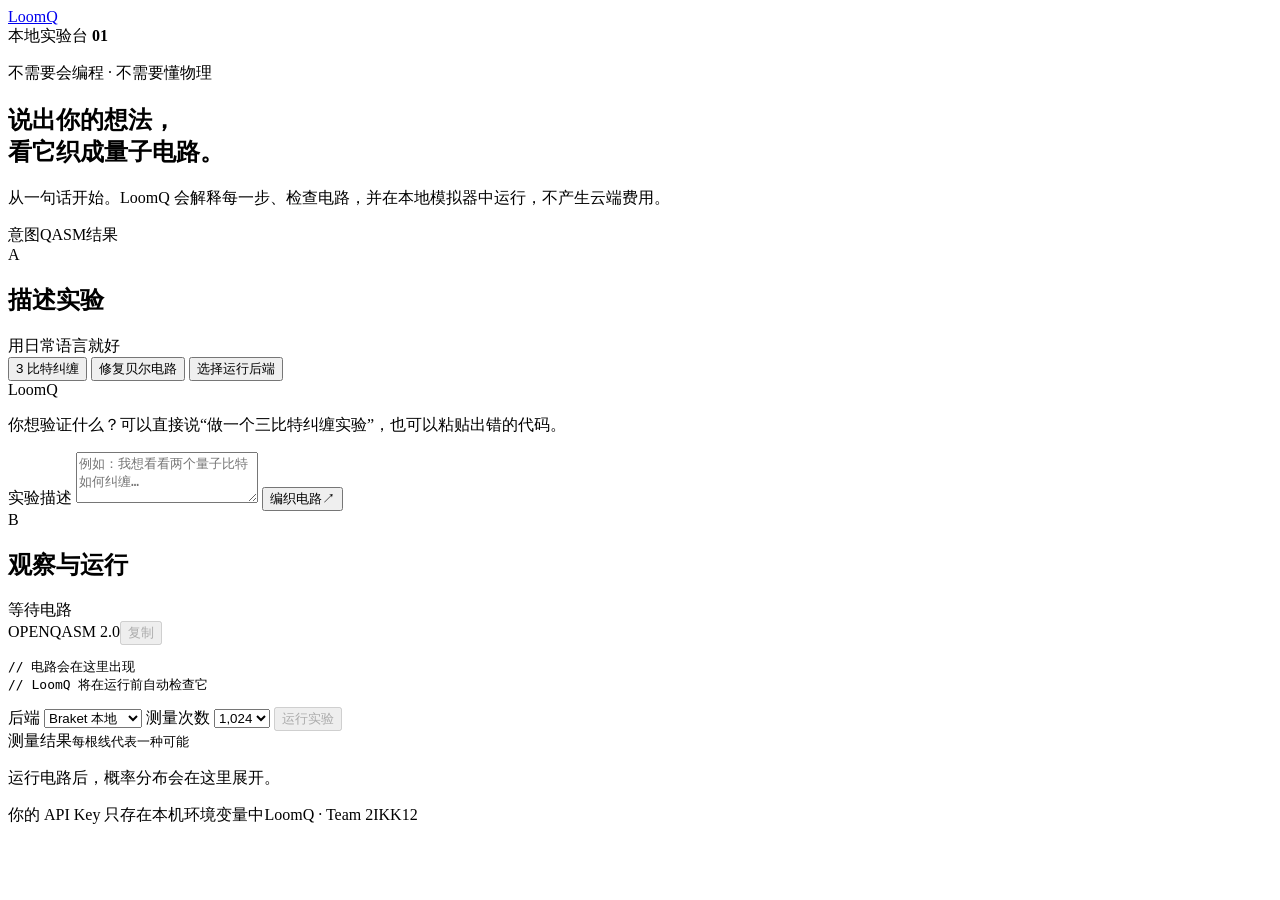
==== starter_kit/web/index.html @ 44b4ac73 "Add beginner-focused LoomQ web experience" ====
<!doctype html>
<html lang="zh-CN">
<head>
  <meta charset="utf-8">
  <meta name="viewport" content="width=device-width, initial-scale=1">
  <meta name="description" content="LoomQ 用自然语言带你完成第一次量子实验">
  <title>LoomQ · 第一次量子实验</title>
  <link rel="stylesheet" href="/styles.css">
</head>
<body>
  <div class="ambient" aria-hidden="true"></div>
  <header class="topbar">
    <a class="brand" href="/" aria-label="LoomQ 首页">
      <span class="brand-mark" aria-hidden="true"><i></i><i></i><i></i></span>
      <span>LoomQ</span>
    </a>
    <div class="session-status"><span class="status-dot"></span>本地实验台 <b>01</b></div>
  </header>

  <main>
    <section class="intro" aria-labelledby="page-title">
      <p class="eyebrow">不需要会编程 · 不需要懂物理</p>
      <h1 id="page-title">说出你的想法，<br><span>看它织成量子电路。</span></h1>
      <p class="lede">从一句话开始。LoomQ 会解释每一步、检查电路，并在本地模拟器中运行，不产生云端费用。</p>
    </section>

    <section class="loom" aria-label="量子实验工作台">
      <div class="thread-map" aria-hidden="true">
        <span class="thread-label">意图</span><i></i><i></i><i></i><span class="thread-label">QASM</span><i></i><i></i><i></i><span class="thread-label">结果</span>
      </div>

      <article class="conversation panel">
        <div class="panel-head">
          <div><span class="step">A</span><h2>描述实验</h2></div>
          <span class="helper">用日常语言就好</span>
        </div>
        <div class="starter-prompts" aria-label="示例任务">
          <button data-prompt="帮我制备一个 3 比特 GHZ 态，测量全部比特，并用零基础能懂的话解释。">3 比特纠缠</button>
          <button data-prompt="我想做贝尔态，但代码 H q[0]; CX q[0] q[1] 报错了，请修好并解释。">修复贝尔电路</button>
          <button data-prompt="我要运行 15 比特电路，必须零排队且免费，应该选哪个后端？">选择运行后端</button>
        </div>
        <div id="messages" class="messages" aria-live="polite">
          <div class="message guide">
            <span class="speaker">LoomQ</span>
            <p>你想验证什么？可以直接说“做一个三比特纠缠实验”，也可以粘贴出错的代码。</p>
          </div>
        </div>
        <form id="chat-form" class="composer">
          <label for="prompt" class="sr-only">实验描述</label>
          <textarea id="prompt" rows="3" placeholder="例如：我想看看两个量子比特如何纠缠…" required></textarea>
          <button id="send" type="submit"><span>编织电路</span><span aria-hidden="true">↗</span></button>
        </form>
      </article>

      <article class="workbench panel">
        <div class="panel-head">
          <div><span class="step">B</span><h2>观察与运行</h2></div>
          <span id="circuit-status" class="badge">等待电路</span>
        </div>
        <div class="circuit-window">
          <div class="code-toolbar"><span>OPENQASM 2.0</span><button id="copy" type="button" disabled>复制</button></div>
          <pre id="qasm"><code>// 电路会在这里出现
// LoomQ 将在运行前自动检查它</code></pre>
        </div>
        <div class="run-controls">
          <label>后端
            <select id="target">
              <option value="braket">Braket 本地</option>
              <option value="originq">OriginQ 本地</option>
              <option value="spinq">SpinQ 本地</option>
            </select>
          </label>
          <label>测量次数
            <select id="shots">
              <option value="1024">1,024</option>
              <option value="4096">4,096</option>
              <option value="8192">8,192</option>
            </select>
          </label>
          <button id="run" type="button" disabled>运行实验</button>
        </div>
        <div id="result" class="result empty">
          <div class="result-title"><span>测量结果</span><small>每根线代表一种可能</small></div>
          <div id="bars" class="bars"><p>运行电路后，概率分布会在这里展开。</p></div>
        </div>
      </article>
    </section>
  </main>

  <footer><span>你的 API Key 只存在本机环境变量中</span><span>LoomQ · Team 2IKK12</span></footer>
  <script src="/app.js" defer></script>
</body>
</html>
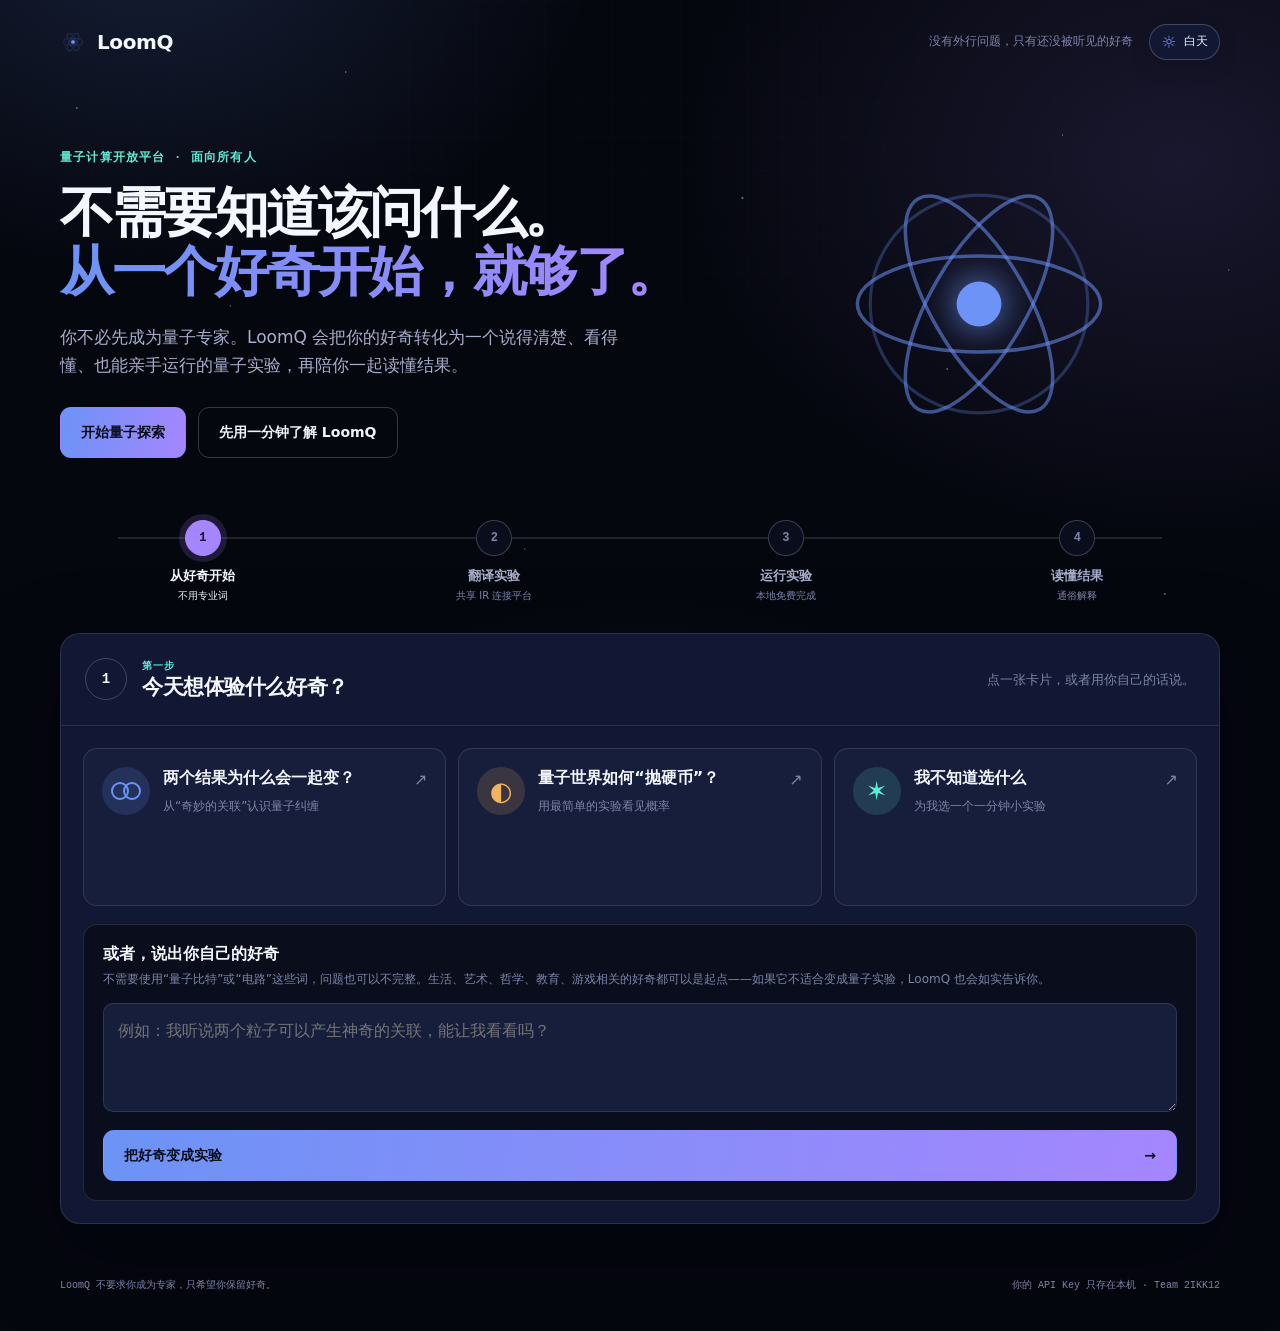
==== commit 5e7d69a4: "Complete verified LoomQ L1-L2 product loop" ====
--- a/starter_kit/web/index.html
+++ b/starter_kit/web/index.html
@@ -3,91 +3,240 @@
 <head>
   <meta charset="utf-8">
   <meta name="viewport" content="width=device-width, initial-scale=1">
-  <meta name="description" content="LoomQ 用自然语言带你完成第一次量子实验">
-  <title>LoomQ · 第一次量子实验</title>
-  <link rel="stylesheet" href="/styles.css">
+  <meta name="color-scheme" content="dark">
+  <meta name="description" content="不需要量子计算背景，也能完成并理解第一次量子实验。LoomQ 把你的好奇翻译成一个可以运行的量子实验。">
+  <title>LoomQ · 从一个好奇开始的量子实验</title>
+  <link rel="stylesheet" href="styles.css">
 </head>
 <body>
-  <div class="ambient" aria-hidden="true"></div>
+  <div class="cosmos" aria-hidden="true">
+    <div class="nebula"></div>
+    <div class="stars"></div>
+    <div class="grid-veil"></div>
+  </div>
+
+  <!-- shared orb graphic, reused at different sizes/states across the page -->
+  <svg width="0" height="0" style="position:absolute" aria-hidden="true">
+    <defs>
+      <symbol id="loomq-orb" viewBox="0 0 100 100">
+        <circle class="orb-halo" cx="50" cy="50" r="34"></circle>
+        <g class="orb-ring orb-ring--a"><ellipse cx="50" cy="50" rx="38" ry="15"></ellipse></g>
+        <g class="orb-ring orb-ring--b"><ellipse cx="50" cy="50" rx="38" ry="15"></ellipse></g>
+        <g class="orb-ring orb-ring--c"><ellipse cx="50" cy="50" rx="38" ry="15"></ellipse></g>
+        <circle class="orb-core" cx="50" cy="50" r="7"></circle>
+      </symbol>
+    </defs>
+  </svg>
+
   <header class="topbar">
     <a class="brand" href="/" aria-label="LoomQ 首页">
-      <span class="brand-mark" aria-hidden="true"><i></i><i></i><i></i></span>
+      <svg class="orb orb--mark" data-state="idle"><use href="#loomq-orb"></use></svg>
       <span>LoomQ</span>
     </a>
-    <div class="session-status"><span class="status-dot"></span>本地实验台 <b>01</b></div>
+    <div class="topbar-actions">
+      <p class="plain-promise">没有外行问题，只有还没被听见的好奇</p>
+      <button id="theme-toggle" class="theme-toggle" type="button" aria-label="切换为白天模式" aria-pressed="false">
+        <span class="theme-icon" aria-hidden="true">☼</span><span class="theme-label">白天</span>
+      </button>
+    </div>
   </header>
 
+  <aside id="preview-notice" class="preview-notice hidden" role="status">
+    <strong>你正在查看静态界面预览</strong>
+    <span>这个页面不会连接 AI。要获得针对不同问题的真实回答，请启动 LoomQ 后，从 <code>http://127.0.0.1:8765</code> 打开。</span>
+  </aside>
+
   <main>
-    <section class="intro" aria-labelledby="page-title">
-      <p class="eyebrow">不需要会编程 · 不需要懂物理</p>
-      <h1 id="page-title">说出你的想法，<br><span>看它织成量子电路。</span></h1>
-      <p class="lede">从一句话开始。LoomQ 会解释每一步、检查电路，并在本地模拟器中运行，不产生云端费用。</p>
-    </section>
-
-    <section class="loom" aria-label="量子实验工作台">
-      <div class="thread-map" aria-hidden="true">
-        <span class="thread-label">意图</span><i></i><i></i><i></i><span class="thread-label">QASM</span><i></i><i></i><i></i><span class="thread-label">结果</span>
-      </div>
-
-      <article class="conversation panel">
-        <div class="panel-head">
-          <div><span class="step">A</span><h2>描述实验</h2></div>
-          <span class="helper">用日常语言就好</span>
-        </div>
-        <div class="starter-prompts" aria-label="示例任务">
-          <button data-prompt="帮我制备一个 3 比特 GHZ 态，测量全部比特，并用零基础能懂的话解释。">3 比特纠缠</button>
-          <button data-prompt="我想做贝尔态，但代码 H q[0]; CX q[0] q[1] 报错了，请修好并解释。">修复贝尔电路</button>
-          <button data-prompt="我要运行 15 比特电路，必须零排队且免费，应该选哪个后端？">选择运行后端</button>
-        </div>
-        <div id="messages" class="messages" aria-live="polite">
-          <div class="message guide">
-            <span class="speaker">LoomQ</span>
-            <p>你想验证什么？可以直接说“做一个三比特纠缠实验”，也可以粘贴出错的代码。</p>
-          </div>
-        </div>
-        <form id="chat-form" class="composer">
-          <label for="prompt" class="sr-only">实验描述</label>
-          <textarea id="prompt" rows="3" placeholder="例如：我想看看两个量子比特如何纠缠…" required></textarea>
-          <button id="send" type="submit"><span>编织电路</span><span aria-hidden="true">↗</span></button>
-        </form>
-      </article>
-
-      <article class="workbench panel">
-        <div class="panel-head">
-          <div><span class="step">B</span><h2>观察与运行</h2></div>
-          <span id="circuit-status" class="badge">等待电路</span>
-        </div>
-        <div class="circuit-window">
-          <div class="code-toolbar"><span>OPENQASM 2.0</span><button id="copy" type="button" disabled>复制</button></div>
-          <pre id="qasm"><code>// 电路会在这里出现
-// LoomQ 将在运行前自动检查它</code></pre>
-        </div>
-        <div class="run-controls">
-          <label>后端
-            <select id="target">
-              <option value="braket">Braket 本地</option>
-              <option value="originq">OriginQ 本地</option>
-              <option value="spinq">SpinQ 本地</option>
-            </select>
-          </label>
-          <label>测量次数
-            <select id="shots">
-              <option value="1024">1,024</option>
-              <option value="4096">4,096</option>
-              <option value="8192">8,192</option>
-            </select>
-          </label>
-          <button id="run" type="button" disabled>运行实验</button>
-        </div>
-        <div id="result" class="result empty">
-          <div class="result-title"><span>测量结果</span><small>每根线代表一种可能</small></div>
-          <div id="bars" class="bars"><p>运行电路后，概率分布会在这里展开。</p></div>
-        </div>
-      </article>
+    <section class="hero" aria-labelledby="page-title">
+      <div class="hero-copy">
+        <p class="eyebrow">量子计算开放平台 · 面向所有人</p>
+        <h1 id="page-title">不需要知道该问什么。<br><span>从一个好奇开始，就够了。</span></h1>
+        <p class="lede">你不必先成为量子专家。LoomQ 会把你的好奇转化为一个说得清楚、看得懂、也能亲手运行的量子实验，再陪你一起读懂结果。</p>
+        <div class="hero-actions">
+          <button id="hero-start" type="button" class="btn btn--primary">开始量子探索</button>
+          <button id="hero-about" type="button" class="btn btn--ghost" aria-expanded="false" aria-controls="about-panel">先用一分钟了解 LoomQ</button>
+        </div>
+      </div>
+      <div class="hero-orb-wrap" aria-hidden="true">
+        <svg class="orb orb--hero" data-state="idle"><use href="#loomq-orb"></use></svg>
+      </div>
+    </section>
+
+    <section id="about-panel" class="about-panel hidden" aria-labelledby="about-title">
+      <h2 id="about-title">一种思想，多种量子语言</h2>
+      <p>不同量子平台使用不同的软件体系——比如 OriginQ 的 OriginIR，或是 Braket、SpinQ 各自的接口。LoomQ Transpiler 是它们之间的翻译核心：你只需要说出好奇，其余的平台差异由 LoomQ 在后台处理。</p>
+      <div class="bridge-diagram">
+        <div class="bridge-node"><b>你的好奇</b><small>用日常语言描述</small></div>
+        <div class="bridge-arrow" aria-hidden="true">→</div>
+        <div class="bridge-node bridge-node--core"><b>LoomQ 翻译核心</b><small>设计实验 · 生成通用线路</small></div>
+        <div class="bridge-arrow" aria-hidden="true">→</div>
+        <div class="bridge-targets">
+          <span class="target-chip target-chip--live">Braket 目标格式</span>
+          <span class="target-chip target-chip--live">OriginQ 目标格式</span>
+          <span class="target-chip target-chip--live">SpinQ 目标格式</span>
+        </div>
+      </div>
+      <p class="bridge-note">LoomQ 当前能转换并验证三个目标格式；页面内实验由 LoomQ 理想状态向量模拟器执行，不会冒充真实量子硬件。比赛资格不要求连接所有量子平台。</p>
+    </section>
+
+    <nav class="journey" aria-label="实验进度">
+      <div class="journey-line" aria-hidden="true"><i id="journey-fill"></i></div>
+      <div class="journey-step active" data-step="1"><b>1</b><span>从好奇开始</span><small>不用专业词</small></div>
+      <div class="journey-step" data-step="2"><b>2</b><span>翻译实验</span><small>共享 IR 连接平台</small></div>
+      <div class="journey-step" data-step="3"><b>3</b><span>运行实验</span><small>本地免费完成</small></div>
+      <div class="journey-step" data-step="4"><b>4</b><span>读懂结果</span><small>通俗解释</small></div>
+    </nav>
+
+    <section id="curiosity-stage" class="stage" aria-labelledby="curiosity-title">
+      <header class="stage-head">
+        <div><span class="stage-number">1</span><div><p>第一步</p><h2 id="curiosity-title">今天想体验什么好奇？</h2></div></div>
+        <p class="stage-hint">点一张卡片，或者用你自己的话说。</p>
+      </header>
+
+      <div class="curiosity-grid">
+        <button class="curiosity-card" data-prompt="我从没学过量子计算。请用一个两比特小实验，让我看到量子世界里两个结果如何产生关联。不要假设我知道任何专业词。">
+          <span class="card-glyph card-glyph--linked" aria-hidden="true"><i></i><i></i></span>
+          <span class="card-copy"><b>两个结果为什么会一起变？</b><small>从“奇妙的关联”认识量子纠缠</small></span>
+          <span class="arrow" aria-hidden="true">↗</span>
+        </button>
+        <button class="curiosity-card" data-prompt="我完全不懂量子计算。请给我一个像抛硬币一样的量子随机实验，让我在运行结果里看到两种可能。">
+          <span class="card-glyph card-glyph--coin" aria-hidden="true">◐</span>
+          <span class="card-copy"><b>量子世界如何“抛硬币”？</b><small>用最简单的实验看见概率</small></span>
+          <span class="arrow" aria-hidden="true">↗</span>
+        </button>
+        <button class="curiosity-card" data-prompt="我是一名没有理工科背景的创作者。请为我选一个一分钟内能运行、结果容易看懂的量子实验，并告诉我它为什么有趣。">
+          <span class="card-glyph card-glyph--surprise" aria-hidden="true">✶</span>
+          <span class="card-copy"><b>我不知道选什么</b><small>为我选一个一分钟小实验</small></span>
+          <span class="arrow" aria-hidden="true">↗</span>
+        </button>
+      </div>
+
+      <form id="chat-form" class="composer">
+        <label for="prompt">或者，说出你自己的好奇</label>
+        <p>不需要使用“量子比特”或“电路”这些词，问题也可以不完整。生活、艺术、哲学、教育、游戏相关的好奇都可以是起点——如果它不适合变成量子实验，LoomQ 也会如实告诉你。</p>
+        <textarea id="prompt" rows="3" placeholder="例如：我听说两个粒子可以产生神奇的关联，能让我看看吗？" required></textarea>
+        <button id="send" type="submit" class="btn btn--primary btn--block"><span>把好奇变成实验</span><span aria-hidden="true">→</span></button>
+      </form>
+    </section>
+
+    <section id="design-stage" class="stage hidden" aria-labelledby="design-title">
+      <header class="stage-head">
+        <div><span class="stage-number">2</span><div><p>第二步</p><h2 id="design-title">LoomQ 把你的好奇翻译成了实验</h2></div></div>
+        <span id="circuit-status" class="badge">正在准备</span>
+      </header>
+
+      <div class="translation-grid">
+        <article class="explanation-card">
+          <div class="companion-row">
+            <svg class="orb orb--status" id="agent-orb-status" data-state="thinking"><use href="#loomq-orb"></use></svg>
+            <p class="card-label">LoomQ Agent · 不需要懂代码</p>
+          </div>
+          <div id="explanation" class="explanation" aria-live="polite"></div>
+          <div id="demo-fallback" class="demo-fallback hidden">
+            <p>当前没有连接到 LoomQ AI 服务。你可以重试，或者查看一个固定的界面示例。</p>
+            <button id="show-demo" type="button" class="btn btn--ghost btn--small">查看固定界面示例（不调用 AI）</button>
+          </div>
+        </article>
+        <article class="promise-card">
+          <p class="card-label">接下来会发生什么</p>
+          <ol>
+            <li><span>1</span><p><b>系统准备实验</b><small>LoomQ 已检查电路是否可以运行</small></p></li>
+            <li><span>2</span><p><b>重复实验多次</b><small>量子实验每次只给一个结果，重复后才能看见规律</small></p></li>
+            <li><span>3</span><p><b>生成测量统计柱状图</b><small>按下运行后，下一步会画出各个测量结果出现的次数，不是生成 AI 图片</small></p></li>
+          </ol>
+        </article>
+      </div>
+
+      <details id="translation-proof" class="translation-proof hidden" open>
+        <summary>
+          <span><b>看看 LoomQ 是怎么翻译的</b><small>从你的问题，到一种中间表示，再到三种目标格式</small></span>
+          <span id="translation-summary-status" class="badge ready">L1 已验证</span>
+        </summary>
+        <div class="translation-proof-body">
+          <div class="translation-source">
+            <p class="card-label">你的问题</p>
+            <p id="translation-question"></p>
+          </div>
+          <span class="translation-arrow" aria-hidden="true">↓</span>
+          <div class="translation-source translation-source--qasm">
+            <div class="translation-source-head"><p class="card-label">LLM 生成 · L1 已解析的 OpenQASM 2.0</p><button id="copy" type="button" disabled>复制源程序</button></div>
+            <pre id="translation-qasm"></pre>
+          </div>
+          <span class="translation-arrow" aria-hidden="true">↓</span>
+          <div class="translator-core">
+            <b>LoomQ Translator</b>
+            <small>12 门白名单 → 共享 IR → 目标格式生成</small>
+            <code id="translator-ir">等待 L1 解析</code>
+          </div>
+          <div id="translation-targets" class="translation-targets"></div>
+          <p class="translation-disclaimer">“已生成”表示代码由同一个 L1 共享 IR 转换并通过本地转换流程；不代表已经在厂商云服务或量子真机上执行，也不把它冒充第三方等价性认证。</p>
+        </div>
+      </details>
+
+      <details id="conversation-panel" class="conversation-panel hidden">
+        <summary class="conversation-head">
+          <div><p class="card-label">本次探索记录</p><h3 id="conversation-title">你和 LoomQ 刚才聊了什么？</h3></div>
+          <small>保存在当前浏览器标签页；“换一个实验”会清空</small>
+        </summary>
+        <div id="conversation-log" class="conversation-log" aria-live="polite"></div>
+      </details>
+
+      <div class="primary-action">
+        <div><b>不需要账号，不产生费用</b><span>首次体验默认在你的电脑本地模拟运行</span></div>
+        <button id="run" type="button" class="btn btn--accent" disabled>运行我的第一次量子实验 <span aria-hidden="true">→</span></button>
+      </div>
+
+      <details class="advanced">
+        <summary><span>调整实验运行设置</span><small>目标格式与重复次数</small></summary>
+        <div class="advanced-body">
+          <div class="settings">
+            <label for="target">这个实验使用哪种目标格式？<small>LoomQ 会转换并验证对应平台语言，再用内置理想模拟器执行。三个选项都在本机完成，不代表已连接厂商真机。</small>
+              <select id="target">
+                <option value="braket">Braket 目标格式（默认）</option>
+                <option value="originq">OriginQ 目标格式</option>
+                <option value="spinq">SpinQ 目标格式</option>
+              </select>
+            </label>
+            <label for="shots">同一个实验重复多少次？<small>量子实验的一次结果可能带有随机性，重复多次才能看出哪些结果更容易出现。</small>
+              <select id="shots">
+                <option value="100">100 次（快速体验）</option>
+                <option value="1024" selected>1,024 次（推荐）</option>
+                <option value="8192">8,192 次（更稳定）</option>
+              </select>
+            </label>
+          </div>
+        </div>
+      </details>
+    </section>
+
+    <section id="result-stage" class="stage hidden" aria-labelledby="result-title">
+      <header class="stage-head">
+        <div><span class="stage-number">4</span><div><p>第四步</p><h2 id="result-title">你的第一次量子实验完成了</h2></div></div>
+        <span id="run-meta" class="badge badge--gold">已完成</span>
+      </header>
+      <div class="result-grid">
+        <article class="chart-card">
+          <div class="result-heading"><div><p class="card-label">测量统计图</p><h3>哪些结果出现得最多？</h3></div><small>柱子越长，出现次数越多</small></div>
+          <div id="bars" class="bars"></div>
+          <p class="bit-note"><b>怎么读“00”“11”这样的标签？</b> 每一位数字代表一个量子比特的一次测量结果——它们不是分数，也不是排名，只是这次测量恰好观察到的状态。</p>
+        </article>
+        <article class="meaning-card">
+          <p class="card-label">通俗解释</p>
+          <h3>这些结果告诉了我们什么？</h3>
+          <p id="meaning"></p>
+          <div class="next-actions">
+            <button id="ask-why" type="button" class="btn btn--primary btn--small">我还想知道“为什么”</button>
+            <button id="new-experiment" type="button" class="btn btn--ghost btn--small">换一个实验</button>
+          </div>
+        </article>
+      </div>
     </section>
   </main>
 
-  <footer><span>你的 API Key 只存在本机环境变量中</span><span>LoomQ · Team 2IKK12</span></footer>
-  <script src="/app.js" defer></script>
+  <footer>
+    <span>LoomQ 不要求你成为专家，只希望你保留好奇。</span>
+    <span>你的 API Key 只存在本机 · Team 2IKK12</span>
+  </footer>
+  <script src="app.js" defer></script>
 </body>
 </html>
--- a/starter_kit/web/styles.css
+++ b/starter_kit/web/styles.css
@@ -0,0 +1,379 @@
+:root {
+  --void-950: #05070f;
+  --void-900: #0a0e1c;
+  --void-800: #0f1428;
+  --panel: #121834;
+  --panel-2: #171e3c;
+  --line: rgba(226, 231, 250, .12);
+  --line-strong: rgba(226, 231, 250, .22);
+  --ink: #eef1fb;
+  --muted: #a7aecb;
+  --muted-soft: #7c84a8;
+
+  --quantum-blue: #6c93f5;
+  --quantum-blue-soft: rgba(108, 147, 245, .16);
+  --quantum-purple: #a586ff;
+  --quantum-purple-soft: rgba(165, 134, 255, .16);
+  --photon: #f5f7ff;
+  --neon-cyan: #5eead4;
+  --neon-cyan-soft: rgba(94, 234, 212, .15);
+  --warm-gold: #f0b45c;
+  --warm-gold-soft: rgba(240, 180, 92, .16);
+  --warm-amber: #e2935a;
+  --warm-amber-soft: rgba(226, 147, 90, .16);
+
+  --shadow: 0 30px 80px rgba(2, 4, 12, .55);
+  --display: "Avenir Next", "Century Gothic", "PingFang SC", "Microsoft YaHei", system-ui, sans-serif;
+  --body: "PingFang SC", "Hiragino Sans GB", -apple-system, system-ui, sans-serif;
+  --mono: "SFMono-Regular", "Cascadia Code", "IBM Plex Mono", "Consolas", monospace;
+}
+
+* { box-sizing: border-box; }
+html { color-scheme: dark; scroll-behavior: smooth; }
+body {
+  margin: 0; min-height: 100vh; overflow-x: hidden;
+  color: var(--ink); background: var(--void-950);
+  font-family: var(--body); line-height: 1.65;
+}
+body[data-theme="light"] {
+  --void-950: #edf3fb;
+  --void-900: #f7faff;
+  --void-800: #e4ebf7;
+  --panel: #ffffff;
+  --panel-2: #f0f5fc;
+  --line: rgba(34, 53, 91, .13);
+  --line-strong: rgba(34, 53, 91, .24);
+  --ink: #17223d;
+  --muted: #52617e;
+  --muted-soft: #6d7890;
+  --photon: #101a34;
+  --quantum-blue: #416bd7;
+  --quantum-blue-soft: rgba(65, 107, 215, .12);
+  --quantum-purple: #7655d7;
+  --quantum-purple-soft: rgba(118, 85, 215, .12);
+  --neon-cyan: #087f87;
+  --neon-cyan-soft: rgba(8, 127, 135, .11);
+  --warm-gold: #c9831b;
+  --warm-gold-soft: rgba(201, 131, 27, .12);
+  --warm-amber: #b7652a;
+  --warm-amber-soft: rgba(183, 101, 42, .12);
+  --shadow: 0 24px 70px rgba(42, 58, 91, .14);
+  color-scheme: light;
+}
+button, textarea, select { font: inherit; }
+button { color: inherit; }
+a { color: inherit; }
+.hidden { display: none !important; }
+
+/* ---------- cosmic backdrop ---------- */
+.cosmos { position: fixed; inset: 0; z-index: -1; pointer-events: none; }
+.nebula {
+  position: absolute; inset: 0;
+  background:
+    radial-gradient(46rem 34rem at 12% -6%, rgba(108, 147, 245, .16), transparent 60%),
+    radial-gradient(50rem 38rem at 92% 18%, rgba(165, 134, 255, .13), transparent 62%),
+    radial-gradient(40rem 30rem at 50% 100%, rgba(94, 234, 212, .06), transparent 65%),
+    var(--void-950);
+}
+body[data-theme="light"] .nebula {
+  background:
+    radial-gradient(46rem 34rem at 12% -6%, rgba(65, 107, 215, .17), transparent 60%),
+    radial-gradient(50rem 38rem at 92% 18%, rgba(118, 85, 215, .13), transparent 62%),
+    radial-gradient(40rem 30rem at 50% 100%, rgba(8, 127, 135, .08), transparent 65%),
+    var(--void-950);
+}
+body[data-theme="light"] .stars { opacity: .18; filter: invert(1); }
+.grid-veil {
+  position: absolute; inset: 0; opacity: .35;
+  background-image:
+    linear-gradient(rgba(226,231,250,.035) 1px, transparent 1px),
+    linear-gradient(90deg, rgba(226,231,250,.035) 1px, transparent 1px);
+  background-size: 34px 34px;
+  mask-image: radial-gradient(70% 60% at 50% 15%, black, transparent);
+}
+.stars {
+  position: absolute; inset: 0;
+  background-image:
+    radial-gradient(1.4px 1.4px at 6% 12%, #fff, transparent),
+    radial-gradient(1px 1px at 18% 34%, #fff, transparent),
+    radial-gradient(1.2px 1.2px at 27% 8%, #fff, transparent),
+    radial-gradient(1px 1px at 41% 61%, #fff, transparent),
+    radial-gradient(1.6px 1.6px at 58% 22%, #fff, transparent),
+    radial-gradient(1px 1px at 66% 78%, #fff, transparent),
+    radial-gradient(1.3px 1.3px at 74% 41%, #fff, transparent),
+    radial-gradient(1px 1px at 83% 15%, #fff, transparent),
+    radial-gradient(1.4px 1.4px at 91% 66%, #fff, transparent),
+    radial-gradient(1px 1px at 96% 30%, #fff, transparent),
+    radial-gradient(1.2px 1.2px at 12% 82%, #fff, transparent),
+    radial-gradient(1px 1px at 35% 92%, #fff, transparent);
+  opacity: .55;
+}
+
+/* ---------- orb component (LoomQ Agent / brand mark) ---------- */
+.orb { display: block; overflow: visible; --orb-color: var(--quantum-blue); --orb-speed: 22s; }
+.orb-halo { fill: none; stroke: var(--orb-color); stroke-width: 1; opacity: .28; transition: stroke .4s ease; }
+.orb-core { fill: var(--orb-color); filter: drop-shadow(0 0 6px var(--orb-color)); transition: fill .4s ease; }
+.orb-ring { transform-origin: 50px 50px; }
+.orb-ring ellipse { fill: none; stroke: var(--orb-color); stroke-width: 1.1; opacity: .55; transition: stroke .4s ease; }
+.orb-ring--a { animation: orbit var(--orb-speed) linear infinite; }
+.orb-ring--b { animation: orbit calc(var(--orb-speed) * 1.4) linear infinite reverse; }
+.orb-ring--c { animation: orbit calc(var(--orb-speed) * .8) linear infinite; }
+.orb-ring--b ellipse { transform: rotate(60deg); transform-origin: 50px 50px; }
+.orb-ring--c ellipse { transform: rotate(120deg); transform-origin: 50px 50px; }
+@keyframes orbit { from { transform: rotate(0deg); } to { transform: rotate(360deg); } }
+
+.orb[data-state="idle"] { --orb-color: var(--quantum-blue); --orb-speed: 24s; }
+.orb[data-state="thinking"] { --orb-color: var(--quantum-purple); --orb-speed: 8s; }
+.orb[data-state="verified"] { --orb-color: var(--neon-cyan); --orb-speed: 16s; }
+.orb[data-state="success"] { --orb-color: var(--warm-gold); --orb-speed: 20s; }
+.orb[data-state="warning"] { --orb-color: var(--warm-amber); --orb-speed: 34s; }
+
+.orb--mark { width: 26px; height: 26px; }
+.orb--hero { width: min(320px, 62vw); height: min(320px, 62vw); }
+.orb--status { width: 30px; height: 30px; flex: none; }
+
+/* ---------- layout shell ---------- */
+.topbar, main, footer { width: min(1160px, calc(100% - 48px)); margin-inline: auto; }
+.topbar { height: 84px; display: flex; align-items: center; justify-content: space-between; gap: 16px; }
+.brand { display: inline-flex; gap: 11px; align-items: center; text-decoration: none; color: var(--photon); font: 650 20px/1 var(--display); letter-spacing: -.02em; }
+.plain-promise { margin: 0; color: var(--muted-soft); font-size: 12px; }
+.topbar-actions { display: flex; align-items: center; gap: 16px; }
+.theme-toggle { display: inline-flex; align-items: center; gap: 7px; min-height: 36px; padding: 7px 11px; border: 1px solid var(--line-strong); border-radius: 18px; background: var(--panel); color: var(--ink); cursor: pointer; font-size: 12px; box-shadow: 0 8px 22px rgba(2, 4, 12, .12); }
+.theme-toggle:hover { border-color: var(--quantum-blue); }
+.theme-icon { width: 16px; color: var(--quantum-blue); font-size: 17px; line-height: 1; }
+.preview-notice { width: min(1160px, calc(100% - 48px)); margin: 0 auto 18px; padding: 12px 16px; display: flex; align-items: center; gap: 12px; border: 1px solid var(--warm-amber); border-radius: 12px; background: var(--warm-amber-soft); color: var(--ink); font-size: 12px; }
+.preview-notice strong { white-space: nowrap; }
+.preview-notice code { font-family: var(--mono); color: var(--quantum-blue); }
+
+/* ---------- hero ---------- */
+.hero { padding: 60px 0 56px; display: grid; grid-template-columns: 1.15fr .85fr; gap: 28px; align-items: center; }
+.eyebrow { margin: 0 0 16px; color: var(--neon-cyan); font: 700 12px/1.4 var(--mono); letter-spacing: .1em; text-transform: uppercase; }
+h1 { margin: 0; color: var(--photon); font: 650 clamp(38px, 4.2vw, 54px)/1.1 var(--display); letter-spacing: -.045em; }
+h1 span { color: var(--quantum-blue); background: linear-gradient(95deg, var(--quantum-blue), var(--quantum-purple)); -webkit-background-clip: text; background-clip: text; color: transparent; }
+.lede { width: min(560px, 100%); margin: 22px 0 0; color: var(--muted); font-size: 17px; }
+.hero-actions { display: flex; flex-wrap: wrap; gap: 12px; margin-top: 28px; }
+.hero-orb-wrap { display: grid; place-items: center; }
+
+/* ---------- buttons ---------- */
+.btn { display: inline-flex; align-items: center; justify-content: center; gap: 10px; padding: 13px 20px; border: 1px solid transparent; border-radius: 11px; cursor: pointer; font-weight: 650; font-size: 14px; transition: transform .18s ease, background .18s ease, border-color .18s ease, opacity .18s ease; }
+.btn:hover { transform: translateY(-1px); }
+.btn--primary { background: linear-gradient(100deg, var(--quantum-blue), var(--quantum-purple)); color: #0a0e1c; }
+body[data-theme="light"] .btn--primary { color: #fff; }
+.btn--primary:hover { filter: brightness(1.08); }
+.btn--accent { background: var(--warm-gold); color: #241304; }
+.btn--accent:hover { filter: brightness(1.08); }
+.btn--ghost { background: transparent; border-color: var(--line-strong); color: var(--ink); }
+.btn--ghost:hover { border-color: var(--quantum-blue); }
+.btn--block { width: 100%; margin-top: 10px; justify-content: space-between; }
+.btn--small { padding: 11px 14px; font-size: 13px; }
+.btn:disabled { cursor: not-allowed; opacity: .45; transform: none !important; }
+
+/* ---------- about / bridge panel ---------- */
+.about-panel { margin: 0 0 26px; padding: 26px; border: 1px solid var(--line); border-radius: 18px; background: var(--panel); box-shadow: var(--shadow); }
+.about-panel h2 { margin: 0 0 10px; color: var(--photon); font: 650 20px/1.3 var(--display); }
+.about-panel > p { margin: 0 0 20px; color: var(--muted); max-width: 62ch; }
+.bridge-diagram { display: flex; align-items: center; gap: 14px; flex-wrap: wrap; }
+.bridge-node { padding: 14px 16px; border: 1px solid var(--line); border-radius: 12px; background: var(--panel-2); display: grid; gap: 4px; min-width: 150px; }
+.bridge-node b { font-size: 13px; }
+.bridge-node small { color: var(--muted-soft); font-size: 11px; }
+.bridge-node--core { border-color: var(--quantum-purple); box-shadow: 0 0 0 1px var(--quantum-purple-soft); }
+.bridge-arrow { color: var(--muted-soft); font-size: 18px; }
+.bridge-targets { display: flex; flex-wrap: wrap; gap: 8px; }
+.target-chip { padding: 7px 11px; border: 1px dashed var(--line-strong); border-radius: 20px; font: 11px/1 var(--mono); color: var(--muted-soft); }
+.target-chip--live { border-style: solid; border-color: var(--neon-cyan); color: var(--neon-cyan); }
+.bridge-note { margin: 16px 0 0; color: var(--muted-soft); font-size: 12px; }
+
+/* ---------- journey ---------- */
+.journey { position: relative; display: grid; grid-template-columns: repeat(4, 1fr); gap: 14px; margin-bottom: 28px; padding: 0 4px; }
+.journey-line { position: absolute; top: 17px; left: 5%; right: 5%; height: 2px; background: var(--line); overflow: hidden; }
+.journey-line i { display: block; width: 0; height: 100%; background: linear-gradient(90deg, var(--quantum-blue), var(--warm-gold)); transition: width .55s ease; }
+.journey-step { position: relative; display: grid; justify-items: center; text-align: center; color: var(--muted-soft); }
+.journey-step b { display: grid; place-items: center; width: 36px; height: 36px; margin-bottom: 9px; border: 1px solid var(--line-strong); border-radius: 50%; background: var(--void-900); font: 600 12px/1 var(--mono); transition: .3s ease; }
+.journey-step span { font-size: 13px; font-weight: 650; color: var(--muted); }
+.journey-step small { margin-top: 2px; font-size: 10px; }
+.journey-step.active, .journey-step.done { color: var(--ink); }
+.journey-step.active span { color: var(--photon); }
+.journey-step.active b { border-color: var(--quantum-purple); background: var(--quantum-purple); color: #150c2c; box-shadow: 0 0 0 6px var(--quantum-purple-soft); }
+.journey-step.done b { border-color: var(--neon-cyan); background: var(--neon-cyan); color: #062824; }
+
+/* ---------- stage shell ---------- */
+.stage { scroll-margin-top: 20px; margin-bottom: 26px; border: 1px solid var(--line); border-radius: 20px; background: var(--panel); box-shadow: var(--shadow); overflow: hidden; }
+.stage-head { min-height: 92px; padding: 20px 24px; border-bottom: 1px solid var(--line); display: flex; align-items: center; justify-content: space-between; gap: 24px; flex-wrap: wrap; }
+.stage-head > div { display: flex; align-items: center; gap: 15px; }
+.stage-hint { max-width: 340px; margin: 0; color: var(--muted-soft); font-size: 13px; text-align: right; }
+.stage-number { display: grid; place-items: center; flex: 0 0 auto; width: 42px; height: 42px; border: 1px solid var(--line-strong); border-radius: 50%; color: var(--photon); font: 650 14px/1 var(--mono); }
+.stage-head p, .stage-head h2 { margin: 0; }
+.stage-head div div p { color: var(--neon-cyan); font: 700 10px/1.5 var(--mono); letter-spacing: .09em; }
+h2 { color: var(--photon); font: 650 21px/1.25 var(--display); letter-spacing: -.02em; }
+h3 { color: var(--photon); }
+.badge { padding: 7px 12px; border-radius: 20px; background: var(--panel-2); border: 1px solid var(--line); color: var(--muted); font: 11px/1 var(--mono); white-space: nowrap; }
+.badge--gold { color: #2b1a03; background: var(--warm-gold); border-color: var(--warm-gold); }
+.badge.ready { color: #062824; background: var(--neon-cyan); border-color: var(--neon-cyan); }
+.badge.warning { color: #2c1806; background: var(--warm-amber-soft); border-color: var(--warm-amber); }
+
+/* ---------- curiosity stage ---------- */
+.curiosity-grid { display: grid; grid-template-columns: repeat(3, 1fr); gap: 12px; padding: 22px 22px 0; }
+.curiosity-card { min-height: 158px; padding: 18px; border: 1px solid var(--line); border-radius: 14px; background: var(--panel-2); cursor: pointer; display: grid; grid-template-columns: 48px 1fr auto; gap: 13px; align-items: start; text-align: left; transition: transform .2s ease, border-color .2s, box-shadow .2s; }
+.curiosity-card:hover, .curiosity-card:focus-visible { transform: translateY(-3px); border-color: var(--quantum-blue); box-shadow: 0 16px 34px rgba(2,4,12,.5); }
+.card-glyph { display: grid; place-items: center; width: 48px; height: 48px; border-radius: 50%; background: var(--quantum-blue-soft); color: var(--quantum-blue); font: 26px/1 var(--display); }
+.card-glyph--coin { background: var(--warm-gold-soft); color: var(--warm-gold); }
+.card-glyph--surprise { background: var(--neon-cyan-soft); color: var(--neon-cyan); }
+.card-glyph--linked { position: relative; }
+.card-glyph--linked i { position: absolute; width: 18px; height: 18px; border: 2px solid currentColor; border-radius: 50%; }
+.card-glyph--linked i:first-child { transform: translateX(-6px); }
+.card-glyph--linked i:last-child { transform: translateX(6px); }
+.card-copy { display: grid; gap: 8px; }
+.card-copy b { color: var(--photon); font: 650 16px/1.4 var(--display); }
+.card-copy small { color: var(--muted-soft); font-size: 12px; line-height: 1.55; }
+.arrow { color: var(--muted-soft); }
+.composer { margin: 18px 22px 22px; padding: 19px; border: 1px solid var(--line); border-radius: 14px; background: var(--void-900); }
+.composer label { display: block; color: var(--photon); font: 650 16px/1.3 var(--display); }
+.composer > p { margin: 5px 0 13px; color: var(--muted-soft); font-size: 12px; }
+.composer textarea { width: 100%; min-height: 88px; resize: vertical; padding: 14px; border: 1px solid var(--line); border-radius: 10px; outline: 0; background: var(--panel-2); color: var(--ink); }
+.composer textarea:focus-visible { border-color: var(--quantum-blue); }
+
+/* ---------- design stage ---------- */
+.conversation-panel { margin: 22px 22px 0; border: 1px solid var(--line); border-radius: 14px; background: var(--panel-2); overflow: hidden; }
+.conversation-head { display: flex; align-items: end; justify-content: space-between; gap: 18px; padding: 18px; cursor: pointer; list-style: none; }
+.conversation-head::-webkit-details-marker { display: none; }
+.conversation-head h3 { margin: 5px 0 0; color: var(--photon); font: 650 17px/1.35 var(--display); }
+.conversation-head small { max-width: 290px; color: var(--muted-soft); text-align: right; }
+.conversation-log { display: grid; gap: 10px; max-height: 340px; overflow: auto; padding: 0 18px 18px; border-top: 1px solid var(--line); }
+.conversation-panel[open] .conversation-log { padding-top: 18px; }
+.conversation-message { max-width: min(88%, 720px); padding: 12px 14px; border: 1px solid var(--line); border-radius: 12px; background: var(--void-900); }
+.conversation-message--user { justify-self: end; border-color: rgba(108,147,245,.35); background: var(--quantum-blue-soft); }
+.conversation-message--assistant { justify-self: start; }
+.conversation-message.is-pending { opacity: .68; }
+.conversation-message b { display: block; margin-bottom: 5px; color: var(--neon-cyan); font: 700 10px/1 var(--mono); letter-spacing: .08em; }
+.conversation-message p { margin: 0; color: var(--ink); font-size: 13px; line-height: 1.65; white-space: pre-wrap; }
+.translation-proof { margin: 14px 22px 0; border: 1px solid rgba(102,224,255,.28); border-radius: 14px; background: var(--void-900); overflow: hidden; }
+.translation-proof > summary { display: flex; align-items: center; justify-content: space-between; gap: 18px; padding: 17px 18px; cursor: pointer; list-style: none; }
+.translation-proof > summary::-webkit-details-marker { display: none; }
+.translation-proof > summary > span:first-child { display: grid; gap: 3px; }
+.translation-proof > summary b { color: var(--photon); font: 650 15px/1.3 var(--display); }
+.translation-proof > summary small { color: var(--muted-soft); }
+.translation-proof-body { display: grid; justify-items: center; gap: 11px; padding: 2px 18px 18px; border-top: 1px solid var(--line); }
+.translation-source { width: min(100%, 720px); margin-top: 15px; padding: 14px 16px; border: 1px solid var(--line); border-radius: 10px; background: var(--panel-2); }
+.translation-source > p:last-child { margin: 7px 0 0; color: var(--ink); }
+.translation-source--qasm pre { min-height: 0; max-height: 150px; padding: 10px 0 0; color: #cfd7f0; white-space: pre-wrap; }
+.translation-source-head { display: flex; align-items: center; justify-content: space-between; gap: 12px; }
+.translation-source-head button { border: 0; background: none; color: var(--quantum-blue); cursor: pointer; font: 650 10px/1 var(--mono); }
+body[data-theme="light"] .translation-source--qasm pre { color: #17233f; }
+.translation-arrow { color: var(--neon-cyan); font: 700 18px/1 var(--mono); }
+.translator-core { min-width: 250px; padding: 14px 24px; border: 1px solid rgba(138,103,255,.42); border-radius: 999px; background: var(--quantum-purple-soft); text-align: center; box-shadow: 0 0 25px rgba(138,103,255,.1); }
+.translator-core b, .translator-core small { display: block; }
+.translator-core b { color: var(--photon); font: 700 14px/1.3 var(--display); }
+.translator-core small { margin-top: 3px; color: var(--muted-soft); }
+.translator-core code { display: block; margin-top: 8px; color: var(--neon-cyan); font: 600 9px/1.5 var(--mono); }
+.translation-targets { width: 100%; display: grid; grid-template-columns: repeat(3, 1fr); gap: 10px; }
+.translation-target { min-width: 0; border: 1px solid var(--line); border-radius: 10px; background: var(--panel-2); overflow: hidden; }
+.translation-target > div { display: flex; justify-content: space-between; gap: 8px; padding: 11px; border-bottom: 1px solid var(--line); }
+.translation-target b { color: var(--photon); }
+.translation-target span { color: var(--neon-cyan); font: 650 9px/1.4 var(--mono); text-align: right; }
+.translation-target pre { min-height: 130px; max-height: 210px; padding: 12px; color: #cfd7f0; font-size: 10px; white-space: pre; }
+body[data-theme="light"] .translation-target pre { color: #17233f; }
+.translation-disclaimer { width: 100%; margin: 0; color: var(--muted-soft); font-size: 11px; line-height: 1.6; }
+.translation-grid { display: grid; grid-template-columns: 1.2fr .8fr; gap: 14px; padding: 22px; }
+.explanation-card, .promise-card, .chart-card, .meaning-card { padding: 22px; border: 1px solid var(--line); border-radius: 14px; background: var(--void-900); }
+.card-label { margin: 0; color: var(--neon-cyan); font: 700 10px/1 var(--mono); letter-spacing: .11em; text-transform: uppercase; }
+.companion-row { display: flex; align-items: center; gap: 10px; margin-bottom: 14px; }
+.explanation { color: var(--ink); font-size: 15px; white-space: pre-wrap; }
+.explanation .thinking { color: var(--muted); animation: pulse 1s ease-in-out infinite alternate; }
+@keyframes pulse { to { opacity: .5; } }
+.demo-fallback { margin-top: 16px; padding: 14px; border: 1px dashed var(--line-strong); border-radius: 10px; }
+.demo-fallback p { margin: 0 0 10px; color: var(--muted-soft); font-size: 12px; }
+.promise-card { background: var(--panel-2); }
+.promise-card ol { margin: 0; padding: 0; list-style: none; display: grid; gap: 16px; }
+.promise-card li { display: flex; gap: 11px; }
+.promise-card li > span { display: grid; place-items: center; flex: 0 0 28px; height: 28px; border-radius: 50%; background: var(--void-900); border: 1px solid var(--line); color: var(--neon-cyan); font: 650 11px/1 var(--mono); }
+.promise-card p { margin: 0; display: grid; }
+.promise-card b { color: var(--photon); font-size: 13px; }
+.promise-card small { color: var(--muted-soft); font-size: 11px; }
+.primary-action { margin: 0 22px 22px; padding: 18px; border-radius: 14px; background: var(--void-900); border: 1px solid var(--line); color: var(--ink); display: grid; grid-template-columns: 1fr 280px; gap: 22px; align-items: center; }
+.primary-action b { color: var(--photon); font: 650 17px/1.4 var(--display); }
+.primary-action div span { color: var(--muted-soft); font-size: 12px; }
+.advanced { margin: 0 22px 22px; border: 1px solid var(--line); border-radius: 12px; background: var(--void-900); overflow: hidden; }
+.advanced summary { padding: 15px 17px; cursor: pointer; display: flex; justify-content: space-between; gap: 12px; list-style: none; }
+.advanced summary::-webkit-details-marker { display: none; }
+.advanced summary span { font-weight: 650; color: var(--photon); }
+.advanced summary small { color: var(--muted-soft); }
+.advanced-body { padding: 4px 17px 17px; display: grid; gap: 14px; }
+.settings { display: grid; grid-template-columns: 1fr 1fr; gap: 14px; }
+.settings label { color: var(--muted); font-size: 12px; display: grid; gap: 6px; }
+.settings label small { color: var(--muted-soft); font-size: 11px; line-height: 1.5; font-weight: 400; }
+select { width: 100%; margin-top: 2px; padding: 10px; border: 1px solid var(--line); border-radius: 8px; background: var(--panel-2); color: var(--ink); }
+pre { margin: 0; min-height: 150px; max-height: 280px; overflow: auto; padding: 17px; font: 12px/1.7 var(--mono); }
+
+/* ---------- result stage ---------- */
+.result-grid { display: grid; grid-template-columns: 1.25fr .75fr; gap: 14px; padding: 22px; }
+.result-heading { display: flex; justify-content: space-between; gap: 18px; align-items: end; margin-bottom: 18px; }
+.result-heading p, .result-heading h3 { margin: 0; }
+.result-heading h3, .meaning-card h3 { font: 650 18px/1.4 var(--display); }
+.result-heading small { color: var(--muted-soft); }
+.bars { display: grid; gap: 10px; }
+.bar { display: grid; grid-template-columns: 54px 1fr 122px; gap: 11px; align-items: center; font: 11px/1 var(--mono); color: var(--muted); }
+.bar-track { height: 15px; overflow: hidden; border-radius: 9px; background: rgba(226,231,250,.08); }
+.bar-fill { height: 100%; border-radius: inherit; background: var(--quantum-blue); transform-origin: left; animation: unfurl .65s cubic-bezier(.2,.7,.2,1) both; }
+.bar:nth-child(even) .bar-fill { background: var(--quantum-purple); }
+@keyframes unfurl { from { transform: scaleX(0); } }
+.bit-note { margin: 19px 0 0; padding: 13px; border-radius: 9px; background: var(--panel-2); color: var(--muted); font-size: 12px; }
+.meaning-card { background: var(--quantum-blue-soft); border-color: rgba(108,147,245,.3); }
+.meaning-card h3 { margin: 0 0 12px; }
+.meaning-card > p:not(.card-label) { color: var(--ink); white-space: pre-wrap; }
+.next-actions { margin-top: 21px; display: grid; gap: 8px; }
+
+footer { padding: 28px 0 38px; display: flex; justify-content: space-between; gap: 20px; color: var(--muted-soft); font: 10px/1.5 var(--mono); }
+:focus-visible { outline: 3px solid var(--quantum-blue); outline-offset: 2px; }
+
+@media (max-width: 900px) {
+  .hero { grid-template-columns: 1fr; }
+  .hero-orb-wrap { order: -1; }
+  .orb--hero { width: min(220px, 50vw); height: min(220px, 50vw); }
+}
+@media (max-width: 820px) {
+  .topbar, main, footer, .preview-notice { width: min(calc(100% - 28px), 700px); }
+  .hero { padding: 44px 0 40px; }
+  .curiosity-grid { grid-template-columns: 1fr; }
+  .curiosity-card { min-height: auto; }
+  .translation-grid, .result-grid { grid-template-columns: 1fr; }
+  .translation-targets { grid-template-columns: 1fr; }
+  .primary-action { grid-template-columns: 1fr; }
+  .settings { grid-template-columns: 1fr; }
+  .bridge-diagram { flex-direction: column; align-items: stretch; }
+  .bridge-arrow { text-align: center; }
+}
+@media (max-width: 560px) {
+  .topbar { height: 68px; }
+  .plain-promise { display: none; }
+  .preview-notice { align-items: flex-start; flex-direction: column; gap: 3px; }
+  .hero { padding: 34px 0 30px; }
+  h1 { font-size: 34px; }
+  .lede { font-size: 15px; }
+  .journey { gap: 4px; }
+  .journey-step span { font-size: 10px; }
+  .journey-step small { display: none; }
+  .journey-line { left: 8%; right: 8%; }
+  .stage-head { align-items: flex-start; padding: 17px; }
+  .stage-hint { display: none; }
+  .stage-number { width: 36px; height: 36px; }
+  h2 { font-size: 17px; }
+  .curiosity-grid { padding: 16px 16px 0; }
+  .composer, .primary-action, .advanced, .about-panel { margin-left: 16px; margin-right: 16px; }
+  .conversation-panel { margin: 16px 16px 0; }
+  .conversation-head { padding: 14px; }
+  .translation-proof { margin: 12px 16px 0; }
+  .translation-proof > summary { align-items: flex-start; }
+  .conversation-head { align-items: flex-start; flex-direction: column; gap: 5px; }
+  .conversation-head small { text-align: left; }
+  .conversation-message { max-width: 94%; }
+  .about-panel { margin-top: 0; }
+  .translation-grid, .result-grid { padding: 16px; }
+  .advanced summary { display: grid; gap: 2px; }
+  .bar { grid-template-columns: 35px 1fr 96px; gap: 7px; }
+  .result-heading { align-items: flex-start; flex-direction: column; }
+  footer { flex-direction: column; }
+  .hero-actions { flex-direction: column; align-items: stretch; }
+}
+@media (prefers-reduced-motion: reduce) {
+  *, *::before, *::after { scroll-behavior: auto !important; animation-duration: .01ms !important; animation-iteration-count: 1 !important; }
+}
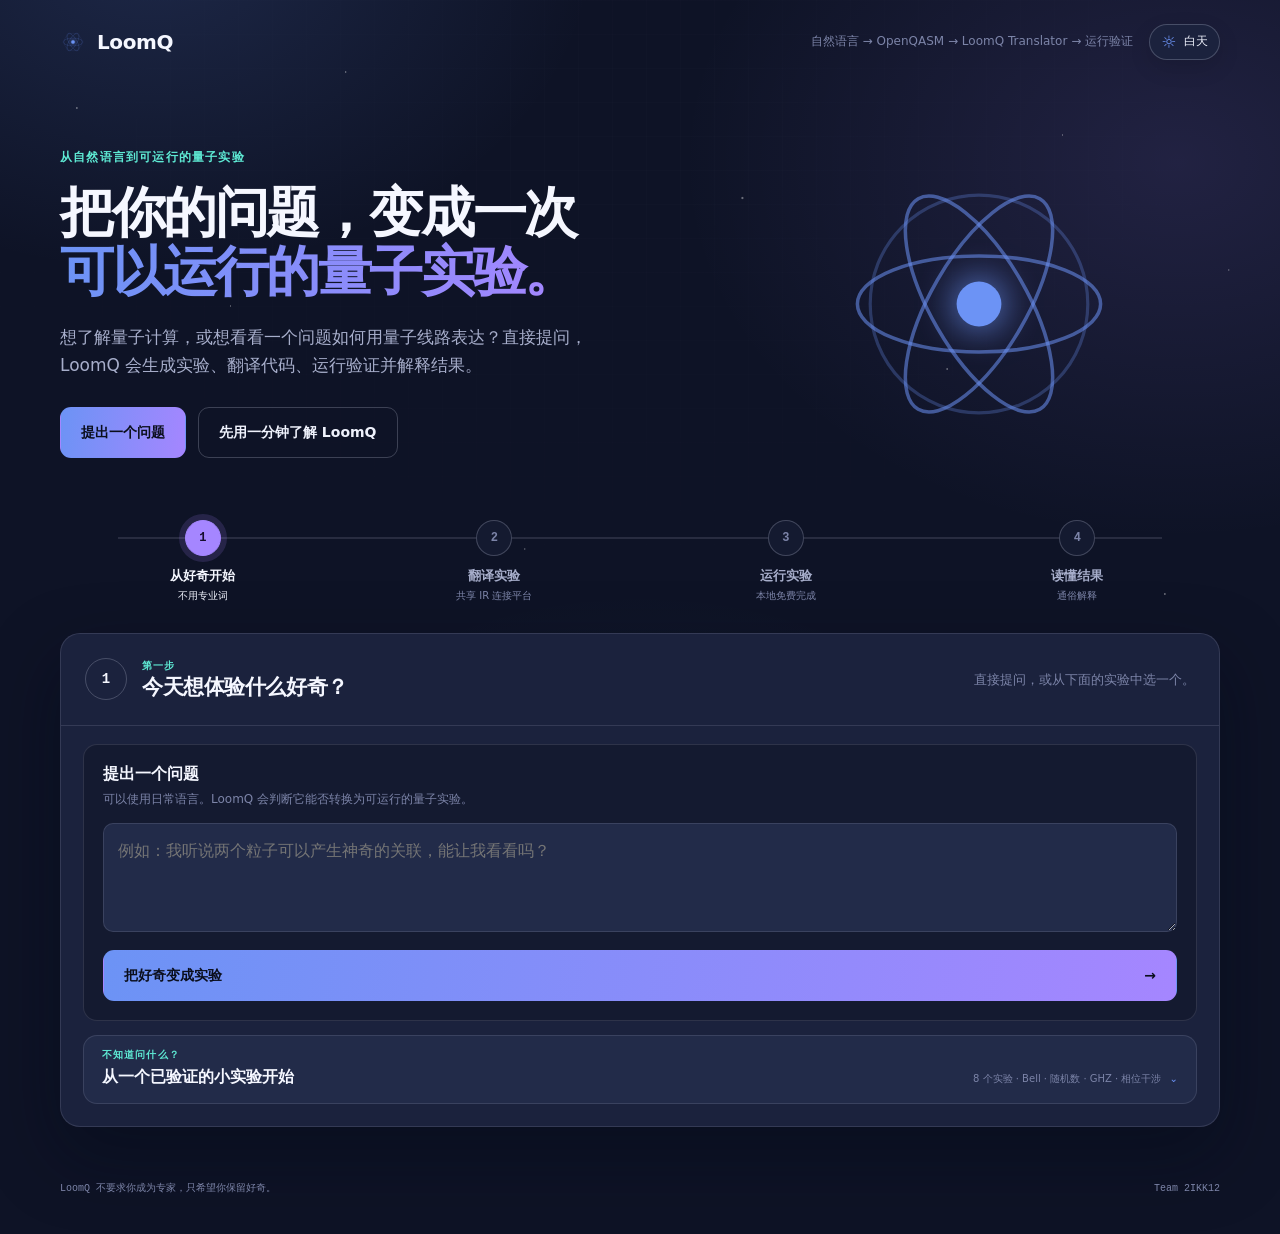
==== commit 51bcc417: "Improve inclusive L2 experiment experience" ====
--- a/starter_kit/web/index.html
+++ b/starter_kit/web/index.html
@@ -4,8 +4,8 @@
   <meta charset="utf-8">
   <meta name="viewport" content="width=device-width, initial-scale=1">
   <meta name="color-scheme" content="dark">
-  <meta name="description" content="不需要量子计算背景，也能完成并理解第一次量子实验。LoomQ 把你的好奇翻译成一个可以运行的量子实验。">
-  <title>LoomQ · 从一个好奇开始的量子实验</title>
+  <meta name="description" content="LoomQ 把你的问题转换为可运行、可翻译、可验证的量子实验。">
+  <title>LoomQ · 把问题变成可运行的量子实验</title>
   <link rel="stylesheet" href="styles.css">
 </head>
 <body>
@@ -34,7 +34,7 @@
       <span>LoomQ</span>
     </a>
     <div class="topbar-actions">
-      <p class="plain-promise">没有外行问题，只有还没被听见的好奇</p>
+      <p class="plain-promise">自然语言 → OpenQASM → LoomQ Translator → 运行验证</p>
       <button id="theme-toggle" class="theme-toggle" type="button" aria-label="切换为白天模式" aria-pressed="false">
         <span class="theme-icon" aria-hidden="true">☼</span><span class="theme-label">白天</span>
       </button>
@@ -49,11 +49,11 @@
   <main>
     <section class="hero" aria-labelledby="page-title">
       <div class="hero-copy">
-        <p class="eyebrow">量子计算开放平台 · 面向所有人</p>
-        <h1 id="page-title">不需要知道该问什么。<br><span>从一个好奇开始，就够了。</span></h1>
-        <p class="lede">你不必先成为量子专家。LoomQ 会把你的好奇转化为一个说得清楚、看得懂、也能亲手运行的量子实验，再陪你一起读懂结果。</p>
+        <p class="eyebrow">从自然语言到可运行的量子实验</p>
+        <h1 id="page-title">把你的问题，变成一次<br><span>可以运行的量子实验。</span></h1>
+        <p class="lede">想了解量子计算，或想看看一个问题如何用量子线路表达？直接提问，LoomQ 会生成实验、翻译代码、运行验证并解释结果。</p>
         <div class="hero-actions">
-          <button id="hero-start" type="button" class="btn btn--primary">开始量子探索</button>
+          <button id="hero-start" type="button" class="btn btn--primary">提出一个问题</button>
           <button id="hero-about" type="button" class="btn btn--ghost" aria-expanded="false" aria-controls="about-panel">先用一分钟了解 LoomQ</button>
         </div>
       </div>
@@ -76,7 +76,7 @@
           <span class="target-chip target-chip--live">SpinQ 目标格式</span>
         </div>
       </div>
-      <p class="bridge-note">LoomQ 当前能转换并验证三个目标格式；页面内实验由 LoomQ 理想状态向量模拟器执行，不会冒充真实量子硬件。比赛资格不要求连接所有量子平台。</p>
+      <p class="bridge-note">LoomQ 当前能转换并验证三个目标格式；页面内实验由 LoomQ 理想状态向量模拟器执行，不会冒充真实量子硬件。</p>
     </section>
 
     <nav class="journey" aria-label="实验进度">
@@ -90,33 +90,48 @@
     <section id="curiosity-stage" class="stage" aria-labelledby="curiosity-title">
       <header class="stage-head">
         <div><span class="stage-number">1</span><div><p>第一步</p><h2 id="curiosity-title">今天想体验什么好奇？</h2></div></div>
-        <p class="stage-hint">点一张卡片，或者用你自己的话说。</p>
+        <p class="stage-hint">直接提问，或从下面的实验中选一个。</p>
       </header>
 
-      <div class="curiosity-grid">
-        <button class="curiosity-card" data-prompt="我从没学过量子计算。请用一个两比特小实验，让我看到量子世界里两个结果如何产生关联。不要假设我知道任何专业词。">
-          <span class="card-glyph card-glyph--linked" aria-hidden="true"><i></i><i></i></span>
-          <span class="card-copy"><b>两个结果为什么会一起变？</b><small>从“奇妙的关联”认识量子纠缠</small></span>
-          <span class="arrow" aria-hidden="true">↗</span>
-        </button>
-        <button class="curiosity-card" data-prompt="我完全不懂量子计算。请给我一个像抛硬币一样的量子随机实验，让我在运行结果里看到两种可能。">
-          <span class="card-glyph card-glyph--coin" aria-hidden="true">◐</span>
-          <span class="card-copy"><b>量子世界如何“抛硬币”？</b><small>用最简单的实验看见概率</small></span>
-          <span class="arrow" aria-hidden="true">↗</span>
-        </button>
-        <button class="curiosity-card" data-prompt="我是一名没有理工科背景的创作者。请为我选一个一分钟内能运行、结果容易看懂的量子实验，并告诉我它为什么有趣。">
-          <span class="card-glyph card-glyph--surprise" aria-hidden="true">✶</span>
-          <span class="card-copy"><b>我不知道选什么</b><small>为我选一个一分钟小实验</small></span>
-          <span class="arrow" aria-hidden="true">↗</span>
-        </button>
-      </div>
-
       <form id="chat-form" class="composer">
-        <label for="prompt">或者，说出你自己的好奇</label>
-        <p>不需要使用“量子比特”或“电路”这些词，问题也可以不完整。生活、艺术、哲学、教育、游戏相关的好奇都可以是起点——如果它不适合变成量子实验，LoomQ 也会如实告诉你。</p>
+        <label for="prompt">提出一个问题</label>
+        <p>可以使用日常语言。LoomQ 会判断它能否转换为可运行的量子实验。</p>
         <textarea id="prompt" rows="3" placeholder="例如：我听说两个粒子可以产生神奇的关联，能让我看看吗？" required></textarea>
         <button id="send" type="submit" class="btn btn--primary btn--block"><span>把好奇变成实验</span><span aria-hidden="true">→</span></button>
       </form>
+
+      <details class="experiment-library" aria-labelledby="experiment-library-title">
+        <summary class="experiment-library-head">
+          <div><p class="card-label">不知道问什么？</p><h3 id="experiment-library-title">从一个已验证的小实验开始</h3></div>
+          <small>8 个实验 · Bell · 随机数 · GHZ · 相位干涉 <i aria-hidden="true">⌄</i></small>
+        </summary>
+        <div class="curiosity-grid">
+          <button class="curiosity-card" data-prompt="请为零基础用户设计一个两量子比特 Bell 态实验。解释 Bell 态、量子纠缠、Hadamard 门和受控非门，生成可通过 LoomQ L1 校验的 OpenQASM 2.0，测量全部量子比特。">
+            <span><b>Bell 态：两个结果如何关联？</b><small>2 量子比特 · H · CX</small></span><i>→</i>
+          </button>
+          <button class="curiosity-card" data-prompt="请为零基础用户设计一个单量子比特随机数实验。解释叠加态、概率幅和量子测量，生成可通过 LoomQ L1 校验的 OpenQASM 2.0。">
+            <span><b>量子随机数：0 和 1 如何出现？</b><small>1 量子比特 · H · 测量</small></span><i>→</i>
+          </button>
+          <button class="curiosity-card" data-prompt="请设计一个三量子比特 GHZ 态实验。解释 GHZ 态与 Bell 态的区别，使用 H 和 CX 并测量全部量子比特，生成可通过 LoomQ L1 校验的 OpenQASM 2.0。">
+            <span><b>GHZ 态：三个结果如何关联？</b><small>3 量子比特 · H · CX</small></span><i>→</i>
+          </button>
+          <button class="curiosity-card" data-prompt="请设计一个单量子比特的相位干涉实验，使用 H、RZ 和 H 让用户看见相位如何改变最终测量分布。解释相位、概率幅和量子干涉，生成可通过 LoomQ L1 校验的 OpenQASM 2.0。">
+            <span><b>相位干涉：看不见的相位如何改变结果？</b><small>1 量子比特 · H · RZ</small></span><i>→</i>
+          </button>
+          <button class="curiosity-card" data-prompt="请设计一个可逆量子操作实验，对一个量子比特连续使用两次 X 门，测量并说明为什么状态回到起点。生成可通过 LoomQ L1 校验的 OpenQASM 2.0。">
+            <span><b>可逆操作：翻转两次会回到起点吗？</b><small>1 量子比特 · X · X</small></span><i>→</i>
+          </button>
+          <button class="curiosity-card" data-prompt="请设计一个两量子比特的 SWAP 门实验。先用 X 门将 q[0] 准备为 1，q[1] 保持 0，再用 SWAP 交换两者状态并测量全部量子比特。解释 SWAP 门，生成可通过 LoomQ L1 校验的 OpenQASM 2.0。">
+            <span><b>SWAP 门：两个量子状态怎样交换？</b><small>2 量子比特 · X · SWAP</small></span><i>→</i>
+          </button>
+          <button class="curiosity-card" data-prompt="请设计一个三量子比特 Toffoli 门实验。用 X 门准备两个控制位，再用 CCX 翻转目标位，测量全部量子比特。解释“两个条件同时满足”的含义，生成可通过 LoomQ L1 校验的 OpenQASM 2.0。">
+            <span><b>Toffoli 门：两个条件同时满足会怎样？</b><small>3 量子比特 · X · CCX</small></span><i>→</i>
+          </button>
+          <button class="curiosity-card" data-prompt="我从没学过量子计算。请从比赛允许的量子门中为我选一个一分钟内能运行、结果容易看懂且不与前面完全重复的实验。生成可通过 LoomQ L1 校验的 OpenQASM 2.0。">
+            <span><b>帮我选一个实验</b><small>适合第一次体验</small></span><i>→</i>
+          </button>
+        </div>
+      </details>
     </section>
 
     <section id="design-stage" class="stage hidden" aria-labelledby="design-title">
@@ -146,6 +161,17 @@
           </ol>
         </article>
       </div>
+
+      <article id="circuit-card" class="circuit-card hidden" aria-labelledby="circuit-title">
+        <div class="circuit-heading">
+          <div><p class="card-label">量子线路可视化</p><h3 id="circuit-title">这条线路会按什么顺序运行？</h3></div>
+          <button id="play-circuit" class="btn btn--primary btn--small" type="button">分步播放线路</button>
+        </div>
+        <p id="circuit-live" class="circuit-live" aria-live="polite">线路生成后，可以在这里逐步查看量子门和测量。</p>
+        <div id="circuit-viewport" class="circuit-viewport" tabindex="0" aria-label="当前量子线路图"></div>
+        <div id="circuit-legend" class="circuit-legend"></div>
+        <div id="dictionary-terms" class="dictionary-terms hidden" aria-hidden="true"></div>
+      </article>
 
       <details id="translation-proof" class="translation-proof hidden" open>
         <summary>
@@ -190,6 +216,14 @@
         <summary><span>调整实验运行设置</span><small>目标格式与重复次数</small></summary>
         <div class="advanced-body">
           <div class="settings">
+            <fieldset class="execution-choice">
+              <legend>在哪里运行？</legend>
+              <label><input type="radio" name="execution-mode" value="local" checked><span><b>本地理想模拟器</b><small>免费、无排队，使用真实随机采样结果</small></span></label>
+              <label><input type="radio" name="execution-mode" value="hardware"><span><b>量子真机</b><small id="hardware-status">正在检查本机凭证和后端连接</small></span></label>
+            </fieldset>
+            <label id="hardware-backend-wrap" class="hidden" for="hardware-backend">选择真机后端<small>真机可能排队并产生费用。只有明确确认后才会提交。</small>
+              <select id="hardware-backend"><option value="braket_qpu">Amazon Braket 量子真机</option></select>
+            </label>
             <label for="target">这个实验使用哪种目标格式？<small>LoomQ 会转换并验证对应平台语言，再用内置理想模拟器执行。三个选项都在本机完成，不代表已连接厂商真机。</small>
               <select id="target">
                 <option value="braket">Braket 目标格式（默认）</option>
@@ -218,6 +252,7 @@
         <article class="chart-card">
           <div class="result-heading"><div><p class="card-label">测量统计图</p><h3>哪些结果出现得最多？</h3></div><small>柱子越长，出现次数越多</small></div>
           <div id="bars" class="bars"></div>
+          <div class="result-table-wrap"><table id="result-table"><caption>本次量子实验的测量数据</caption><thead><tr><th scope="col">测量结果</th><th scope="col">次数</th><th scope="col">比例</th></tr></thead><tbody></tbody><tfoot><tr><th scope="row">合计</th><td id="result-total">0</td><td>100%</td></tr></tfoot></table></div>
           <p class="bit-note"><b>怎么读“00”“11”这样的标签？</b> 每一位数字代表一个量子比特的一次测量结果——它们不是分数，也不是排名，只是这次测量恰好观察到的状态。</p>
         </article>
         <article class="meaning-card">
@@ -233,9 +268,23 @@
     </section>
   </main>
 
+  <dialog id="dictionary" aria-labelledby="dictionary-title">
+    <button id="close-dictionary" class="dialog-close" type="button" aria-label="关闭量子词典">×</button>
+    <p class="card-label">量子词典</p>
+    <h2 id="dictionary-title"></h2>
+    <div id="dictionary-copy"></div>
+    <div id="dictionary-ai" class="dictionary-ai hidden" aria-live="polite"></div>
+  </dialog>
+
+  <dialog id="hardware-confirm" class="hardware-confirm" aria-labelledby="hardware-confirm-title">
+    <h2 id="hardware-confirm-title">确认提交到量子真机</h2>
+    <p>这次操作会向配置的云平台创建真实任务，可能排队并产生费用。返回结果将保留可溯源的 job_id。</p>
+    <div class="dialog-actions"><button id="cancel-hardware" class="btn btn--ghost" type="button">取消</button><button id="confirm-hardware" class="btn btn--accent" type="button">确认提交真机</button></div>
+  </dialog>
+
   <footer>
     <span>LoomQ 不要求你成为专家，只希望你保留好奇。</span>
-    <span>你的 API Key 只存在本机 · Team 2IKK12</span>
+    <span>Team 2IKK12</span>
   </footer>
   <script src="app.js" defer></script>
 </body>
--- a/starter_kit/web/styles.css
+++ b/starter_kit/web/styles.css
@@ -1,9 +1,9 @@
 :root {
-  --void-950: #05070f;
-  --void-900: #0a0e1c;
-  --void-800: #0f1428;
-  --panel: #121834;
-  --panel-2: #171e3c;
+  --void-950: #0e1326;
+  --void-900: #141a30;
+  --void-800: #1a213a;
+  --panel: #1b223d;
+  --panel-2: #222b49;
   --line: rgba(226, 231, 250, .12);
   --line-strong: rgba(226, 231, 250, .22);
   --ink: #eef1fb;
@@ -22,7 +22,7 @@
   --warm-amber: #e2935a;
   --warm-amber-soft: rgba(226, 147, 90, .16);
 
-  --shadow: 0 30px 80px rgba(2, 4, 12, .55);
+  --shadow: 0 28px 72px rgba(3, 7, 20, .38);
   --display: "Avenir Next", "Century Gothic", "PingFang SC", "Microsoft YaHei", system-ui, sans-serif;
   --body: "PingFang SC", "Hiragino Sans GB", -apple-system, system-ui, sans-serif;
   --mono: "SFMono-Regular", "Cascadia Code", "IBM Plex Mono", "Consolas", monospace;
@@ -36,11 +36,11 @@
   font-family: var(--body); line-height: 1.65;
 }
 body[data-theme="light"] {
-  --void-950: #edf3fb;
-  --void-900: #f7faff;
-  --void-800: #e4ebf7;
+  --void-950: #f3f6fb;
+  --void-900: #fbfcfe;
+  --void-800: #e9eef6;
   --panel: #ffffff;
-  --panel-2: #f0f5fc;
+  --panel-2: #f5f7fb;
   --line: rgba(34, 53, 91, .13);
   --line-strong: rgba(34, 53, 91, .24);
   --ink: #17223d;
@@ -212,21 +212,23 @@
 .badge.warning { color: #2c1806; background: var(--warm-amber-soft); border-color: var(--warm-amber); }
 
 /* ---------- curiosity stage ---------- */
-.curiosity-grid { display: grid; grid-template-columns: repeat(3, 1fr); gap: 12px; padding: 22px 22px 0; }
-.curiosity-card { min-height: 158px; padding: 18px; border: 1px solid var(--line); border-radius: 14px; background: var(--panel-2); cursor: pointer; display: grid; grid-template-columns: 48px 1fr auto; gap: 13px; align-items: start; text-align: left; transition: transform .2s ease, border-color .2s, box-shadow .2s; }
-.curiosity-card:hover, .curiosity-card:focus-visible { transform: translateY(-3px); border-color: var(--quantum-blue); box-shadow: 0 16px 34px rgba(2,4,12,.5); }
-.card-glyph { display: grid; place-items: center; width: 48px; height: 48px; border-radius: 50%; background: var(--quantum-blue-soft); color: var(--quantum-blue); font: 26px/1 var(--display); }
-.card-glyph--coin { background: var(--warm-gold-soft); color: var(--warm-gold); }
-.card-glyph--surprise { background: var(--neon-cyan-soft); color: var(--neon-cyan); }
-.card-glyph--linked { position: relative; }
-.card-glyph--linked i { position: absolute; width: 18px; height: 18px; border: 2px solid currentColor; border-radius: 50%; }
-.card-glyph--linked i:first-child { transform: translateX(-6px); }
-.card-glyph--linked i:last-child { transform: translateX(6px); }
-.card-copy { display: grid; gap: 8px; }
-.card-copy b { color: var(--photon); font: 650 16px/1.4 var(--display); }
-.card-copy small { color: var(--muted-soft); font-size: 12px; line-height: 1.55; }
-.arrow { color: var(--muted-soft); }
-.composer { margin: 18px 22px 22px; padding: 19px; border: 1px solid var(--line); border-radius: 14px; background: var(--void-900); }
+.experiment-library { margin: 0 22px 22px; border: 1px solid var(--line); border-radius: 14px; background: var(--panel-2); overflow: hidden; }
+.experiment-library-head { display: flex; align-items: end; justify-content: space-between; gap: 16px; padding: 15px 18px; cursor: pointer; list-style: none; }
+.experiment-library-head::-webkit-details-marker { display: none; }
+.experiment-library-head p,.experiment-library-head h3 { margin: 0; }
+.experiment-library-head h3 { margin-top: 5px; color: var(--photon); font: 650 16px/1.35 var(--display); }
+.experiment-library-head > small { color: var(--muted-soft); font-size: 10px; text-align: right; }
+.experiment-library-head > small i { display: inline-block; margin-left: 5px; color: var(--quantum-blue); font-style: normal; transition: transform .2s; }
+.experiment-library[open] .experiment-library-head > small i { transform: rotate(180deg); }
+.curiosity-grid { display: grid; grid-template-columns: repeat(2,minmax(0,1fr)); gap: 7px; padding: 2px 18px 18px; border-top: 1px solid var(--line); }
+.experiment-library[open] .curiosity-grid { padding-top: 14px; }
+.curiosity-card { min-width: 0; padding: 11px 12px; border: 1px solid var(--line); border-radius: 9px; background: var(--void-900); cursor: pointer; display: grid; grid-template-columns: minmax(0,1fr) auto; gap: 10px; align-items: center; text-align: left; transition: border-color .2s, background .2s, transform .2s; }
+.curiosity-card:hover, .curiosity-card:focus-visible { transform: translateX(2px); border-color: var(--quantum-blue); background: var(--quantum-blue-soft); }
+.curiosity-card > span { display: grid; min-width: 0; gap: 2px; }
+.curiosity-card b { overflow: hidden; color: var(--ink); font-size: 12px; line-height: 1.4; text-overflow: ellipsis; white-space: nowrap; }
+.curiosity-card small { color: var(--muted-soft); font: 9px/1.4 var(--mono); }
+.curiosity-card > i { color: var(--quantum-blue); font-style: normal; font-size: 15px; }
+.composer { margin: 18px 22px 14px; padding: 19px; border: 1px solid var(--line); border-radius: 14px; background: var(--void-900); }
 .composer label { display: block; color: var(--photon); font: 650 16px/1.3 var(--display); }
 .composer > p { margin: 5px 0 13px; color: var(--muted-soft); font-size: 12px; }
 .composer textarea { width: 100%; min-height: 88px; resize: vertical; padding: 14px; border: 1px solid var(--line); border-radius: 10px; outline: 0; background: var(--panel-2); color: var(--ink); }
@@ -273,22 +275,54 @@
 .translation-target pre { min-height: 130px; max-height: 210px; padding: 12px; color: #cfd7f0; font-size: 10px; white-space: pre; }
 body[data-theme="light"] .translation-target pre { color: #17233f; }
 .translation-disclaimer { width: 100%; margin: 0; color: var(--muted-soft); font-size: 11px; line-height: 1.6; }
-.translation-grid { display: grid; grid-template-columns: 1.2fr .8fr; gap: 14px; padding: 22px; }
+.translation-grid { display: grid; grid-template-columns: minmax(0,1.35fr) minmax(260px,.65fr); gap: 14px; padding: 22px; align-items: start; }
 .explanation-card, .promise-card, .chart-card, .meaning-card { padding: 22px; border: 1px solid var(--line); border-radius: 14px; background: var(--void-900); }
 .card-label { margin: 0; color: var(--neon-cyan); font: 700 10px/1 var(--mono); letter-spacing: .11em; text-transform: uppercase; }
 .companion-row { display: flex; align-items: center; gap: 10px; margin-bottom: 14px; }
 .explanation { color: var(--ink); font-size: 15px; white-space: pre-wrap; }
+.explanation .dictionary-link { display: inline; padding: 0 1px 1px; border: 0; border-bottom: 1px dashed var(--neon-cyan); border-radius: 0; background: transparent; color: inherit; font: inherit; font-weight: 650; line-height: inherit; cursor: help; }
+.explanation .dictionary-link:hover,.explanation .dictionary-link:focus-visible { color: var(--neon-cyan); border-bottom-style: solid; }
 .explanation .thinking { color: var(--muted); animation: pulse 1s ease-in-out infinite alternate; }
 @keyframes pulse { to { opacity: .5; } }
 .demo-fallback { margin-top: 16px; padding: 14px; border: 1px dashed var(--line-strong); border-radius: 10px; }
 .demo-fallback p { margin: 0 0 10px; color: var(--muted-soft); font-size: 12px; }
-.promise-card { background: var(--panel-2); }
+.promise-card { align-self: start; background: var(--panel-2); }
 .promise-card ol { margin: 0; padding: 0; list-style: none; display: grid; gap: 16px; }
 .promise-card li { display: flex; gap: 11px; }
 .promise-card li > span { display: grid; place-items: center; flex: 0 0 28px; height: 28px; border-radius: 50%; background: var(--void-900); border: 1px solid var(--line); color: var(--neon-cyan); font: 650 11px/1 var(--mono); }
 .promise-card p { margin: 0; display: grid; }
 .promise-card b { color: var(--photon); font-size: 13px; }
 .promise-card small { color: var(--muted-soft); font-size: 11px; }
+.circuit-card { margin: 0 22px 22px; padding: 22px; border: 1px solid var(--line); border-radius: 14px; background: var(--void-900); }
+.circuit-heading { display: flex; align-items: center; justify-content: space-between; gap: 18px; }
+.circuit-heading p, .circuit-heading h3 { margin: 0; }
+.circuit-heading h3 { margin-top: 7px; color: var(--photon); font: 650 18px/1.4 var(--display); }
+.circuit-live { min-height: 26px; margin: 13px 0; color: var(--muted); font-size: 12px; }
+.circuit-viewport { overflow-x: auto; padding: 28px 22px; border: 1px solid var(--line); border-radius: 12px; background: linear-gradient(180deg,var(--quantum-blue-soft),transparent 52%),var(--panel-2); }
+.circuit-diagram { display: grid; grid-template-columns: 104px 1fr; width: max-content; min-width: min(760px,100%); margin-inline: auto; }
+.circuit-labels { display: grid; grid-template-rows: repeat(var(--qubits), 68px); }
+.circuit-labels span { display: flex; align-items: center; gap: 7px; color: var(--ink); font: 600 11px/1 var(--mono); }
+.circuit-labels small { color: var(--muted-soft); }
+.circuit-columns { display: flex; justify-content: space-evenly; background-image: repeating-linear-gradient(to bottom,transparent 0,transparent 33px,var(--line-strong) 34px,transparent 35px,transparent 68px); }
+.circuit-column { position: relative; display: grid; grid-template-rows: repeat(var(--qubits),68px); width: 88px; padding: 0; border: 0; background: transparent; cursor: pointer; }
+.circuit-column::after { position: absolute; top: 6px; left: 50%; color: var(--muted-soft); font: 600 8px/1 var(--mono); content: attr(data-step); transform: translateX(-50%); }
+.circuit-cell { position: relative; display: grid; place-items: center; z-index: 2; }
+.gate-marker { display: grid; place-items: center; min-width: 42px; height: 42px; padding: 0 7px; border: 1px solid var(--quantum-blue); border-radius: 9px; background: #294a89; color: #fff; font: 700 13px/1 var(--mono); box-shadow: 0 7px 16px rgba(3,8,24,.18); }
+.gate-marker--cx,.gate-marker--ccx,.gate-marker--swap,.gate-marker--cu1 { border-radius: 50%; border-color: var(--quantum-purple); background: #3e2f84; font-size: 21px; }
+.gate-marker--measure { border-color: var(--neon-cyan); border-radius: 50% 50% 7px 7px; background: #104352; color: var(--neon-cyan); }
+.gate-connector { position: absolute; z-index: 1; top: calc(var(--from) * 68px + 34px); left: 50%; width: 2px; height: calc((var(--span) - 1) * 68px); background: var(--quantum-purple); transform: translateX(-50%); }
+.circuit-column.is-active .gate-marker { filter: drop-shadow(0 0 10px var(--neon-cyan)); transform: scale(1.12); }
+.circuit-column.is-active { background: linear-gradient(180deg,transparent,rgba(94,234,212,.06),transparent); }
+.circuit-legend { display: grid; grid-template-columns: repeat(auto-fit,minmax(180px,1fr)); gap: 8px; margin-top: 10px; }
+.circuit-legend button { display: grid; gap: 3px; padding: 10px; border: 1px solid var(--line); border-radius: 9px; background: var(--panel-2); text-align: left; cursor: pointer; }
+.circuit-legend b { color: var(--ink); font-size: 11px; }.circuit-legend span { color: var(--muted-soft); font-size: 10px; line-height: 1.5; }
+.dictionary-terms { display: flex; align-items: center; flex-wrap: wrap; gap: 8px; margin-top: 14px; }
+.dictionary-terms::before { content: '当前实验的量子词典'; margin-right: 4px; color: var(--muted-soft); font-size: 11px; }
+.term-chip { padding: 6px 9px; border: 1px dashed var(--neon-cyan); border-radius: 999px; background: var(--neon-cyan-soft); color: var(--neon-cyan); cursor: pointer; font-size: 11px; }
+.term-chip:hover { border-style: solid; }
+body[data-theme="light"] .gate-marker { background: #dce7fb; border-color: #5378c9; color: #18315f; box-shadow: 0 6px 15px rgba(55,76,120,.12); }
+body[data-theme="light"] .gate-marker--cx,body[data-theme="light"] .gate-marker--ccx,body[data-theme="light"] .gate-marker--swap,body[data-theme="light"] .gate-marker--cu1 { background: #e7e0fa; border-color: #7a61bd; color: #3f2b79; }
+body[data-theme="light"] .gate-marker--measure { background: #dcf2ef; border-color: #258b82; color: #176b65; }
 .primary-action { margin: 0 22px 22px; padding: 18px; border-radius: 14px; background: var(--void-900); border: 1px solid var(--line); color: var(--ink); display: grid; grid-template-columns: 1fr 280px; gap: 22px; align-items: center; }
 .primary-action b { color: var(--photon); font: 650 17px/1.4 var(--display); }
 .primary-action div span { color: var(--muted-soft); font-size: 12px; }
@@ -299,13 +333,20 @@
 .advanced summary small { color: var(--muted-soft); }
 .advanced-body { padding: 4px 17px 17px; display: grid; gap: 14px; }
 .settings { display: grid; grid-template-columns: 1fr 1fr; gap: 14px; }
+.execution-choice { grid-column: 1 / -1; display: grid; grid-template-columns: 1fr 1fr; gap: 10px; margin: 0; padding: 0; border: 0; }
+.execution-choice legend { margin-bottom: 7px; color: var(--muted); font-size: 12px; }
+.execution-choice label { display: flex; grid-template-columns: auto 1fr; align-items: flex-start; gap: 9px; padding: 12px; border: 1px solid var(--line); border-radius: 10px; background: var(--panel-2); cursor: pointer; }
+.execution-choice label:has(input:checked) { border-color: var(--quantum-blue); box-shadow: 0 0 0 2px var(--quantum-blue-soft); }
+.execution-choice input { margin-top: 4px; accent-color: var(--quantum-blue); }
+.execution-choice span { display: grid; gap: 3px; }.execution-choice b { color: var(--ink); font-size: 12px; }.execution-choice small { color: var(--muted-soft); }
+#hardware-status[data-ready="true"] { color: var(--neon-cyan); }
 .settings label { color: var(--muted); font-size: 12px; display: grid; gap: 6px; }
 .settings label small { color: var(--muted-soft); font-size: 11px; line-height: 1.5; font-weight: 400; }
 select { width: 100%; margin-top: 2px; padding: 10px; border: 1px solid var(--line); border-radius: 8px; background: var(--panel-2); color: var(--ink); }
 pre { margin: 0; min-height: 150px; max-height: 280px; overflow: auto; padding: 17px; font: 12px/1.7 var(--mono); }
 
 /* ---------- result stage ---------- */
-.result-grid { display: grid; grid-template-columns: 1.25fr .75fr; gap: 14px; padding: 22px; }
+.result-grid { display: grid; grid-template-columns: minmax(0,1fr); gap: 14px; padding: 22px; }
 .result-heading { display: flex; justify-content: space-between; gap: 18px; align-items: end; margin-bottom: 18px; }
 .result-heading p, .result-heading h3 { margin: 0; }
 .result-heading h3, .meaning-card h3 { font: 650 18px/1.4 var(--display); }
@@ -317,12 +358,29 @@
 .bar:nth-child(even) .bar-fill { background: var(--quantum-purple); }
 @keyframes unfurl { from { transform: scaleX(0); } }
 .bit-note { margin: 19px 0 0; padding: 13px; border-radius: 9px; background: var(--panel-2); color: var(--muted); font-size: 12px; }
+.result-table-wrap { overflow-x: auto; margin-top: 20px; }
+#result-table { width: 100%; border-collapse: collapse; font-size: 12px; }
+#result-table caption { position: absolute; width: 1px; height: 1px; overflow: hidden; }
+#result-table th,#result-table td { padding: 9px 8px; border-bottom: 1px solid var(--line); text-align: right; }
+#result-table th:first-child { text-align: left; }#result-table thead { color: var(--muted-soft); }#result-table tfoot { color: var(--ink); font-weight: 700; }
 .meaning-card { background: var(--quantum-blue-soft); border-color: rgba(108,147,245,.3); }
 .meaning-card h3 { margin: 0 0 12px; }
-.meaning-card > p:not(.card-label) { color: var(--ink); white-space: pre-wrap; }
+.meaning-card > p:not(.card-label) { max-width: 920px; color: var(--ink); white-space: pre-wrap; }
 .next-actions { margin-top: 21px; display: grid; gap: 8px; }
 
 footer { padding: 28px 0 38px; display: flex; justify-content: space-between; gap: 20px; color: var(--muted-soft); font: 10px/1.5 var(--mono); }
+dialog { width: min(680px,calc(100% - 32px)); max-height: min(86vh,820px); overflow: auto; padding: 28px; border: 1px solid var(--line-strong); border-radius: 18px; background: var(--panel); color: var(--ink); box-shadow: var(--shadow); }
+dialog::backdrop { background: rgba(1,4,12,.76); backdrop-filter: blur(8px); }
+body[data-theme="light"] dialog::backdrop { background: rgba(31,43,63,.32); }
+dialog h2 { margin: 7px 0 15px; padding-right: 38px; color: var(--photon); font: 700 24px/1.3 var(--display); }
+dialog h3 { margin: 20px 0 5px; color: var(--neon-cyan); font: 680 14px/1.4 var(--display); }
+dialog p { margin: 5px 0; color: var(--muted); line-height: 1.8; }
+.dialog-close { position: absolute; right: 16px; top: 14px; width: 34px; height: 34px; border: 1px solid var(--line-strong); border-radius: 50%; background: transparent; cursor: pointer; font-size: 21px; }
+.dictionary-meta { display: flex; flex-wrap: wrap; gap: 7px; margin-bottom: 18px; }.dictionary-meta span { padding: 5px 8px; border: 1px solid var(--line); border-radius: 999px; color: var(--muted-soft); font: 650 10px/1 var(--mono); }
+.dictionary-note { margin-top: 18px !important; padding: 13px 15px; border-left: 2px solid var(--neon-cyan); background: var(--neon-cyan-soft); }
+.dictionary-sources { display: grid; gap: 7px; margin-top: 22px; padding-top: 16px; border-top: 1px solid var(--line); }.dictionary-sources a { width: fit-content; color: var(--neon-cyan); font-size: 12px; text-underline-offset: 3px; }
+.dictionary-ai { margin-top: 22px; padding: 15px; border: 1px solid rgba(165,134,255,.35); border-radius: 11px; background: var(--quantum-purple-soft); }.dictionary-ai b { color: var(--quantum-purple); font-size: 12px; }.dictionary-ai p { color: var(--ink); }
+.hardware-confirm { width: min(520px,calc(100% - 32px)); }.dialog-actions { display: flex; justify-content: flex-end; gap: 9px; margin-top: 22px; }
 :focus-visible { outline: 3px solid var(--quantum-blue); outline-offset: 2px; }
 
 @media (max-width: 900px) {
@@ -333,12 +391,13 @@
 @media (max-width: 820px) {
   .topbar, main, footer, .preview-notice { width: min(calc(100% - 28px), 700px); }
   .hero { padding: 44px 0 40px; }
-  .curiosity-grid { grid-template-columns: 1fr; }
-  .curiosity-card { min-height: auto; }
+  .experiment-library-head { align-items: start; flex-direction: column; }
+  .experiment-library-head > small { text-align: left; }
   .translation-grid, .result-grid { grid-template-columns: 1fr; }
   .translation-targets { grid-template-columns: 1fr; }
   .primary-action { grid-template-columns: 1fr; }
   .settings { grid-template-columns: 1fr; }
+  .execution-choice { grid-template-columns: 1fr; }
   .bridge-diagram { flex-direction: column; align-items: stretch; }
   .bridge-arrow { text-align: center; }
 }
@@ -357,7 +416,10 @@
   .stage-hint { display: none; }
   .stage-number { width: 36px; height: 36px; }
   h2 { font-size: 17px; }
-  .curiosity-grid { padding: 16px 16px 0; }
+  .experiment-library { margin-inline: 16px; }
+  .experiment-library-head { padding: 14px; }
+  .experiment-library[open] .curiosity-grid { padding: 12px 14px 14px; }
+  .curiosity-grid { grid-template-columns: 1fr; }
   .composer, .primary-action, .advanced, .about-panel { margin-left: 16px; margin-right: 16px; }
   .conversation-panel { margin: 16px 16px 0; }
   .conversation-head { padding: 14px; }
